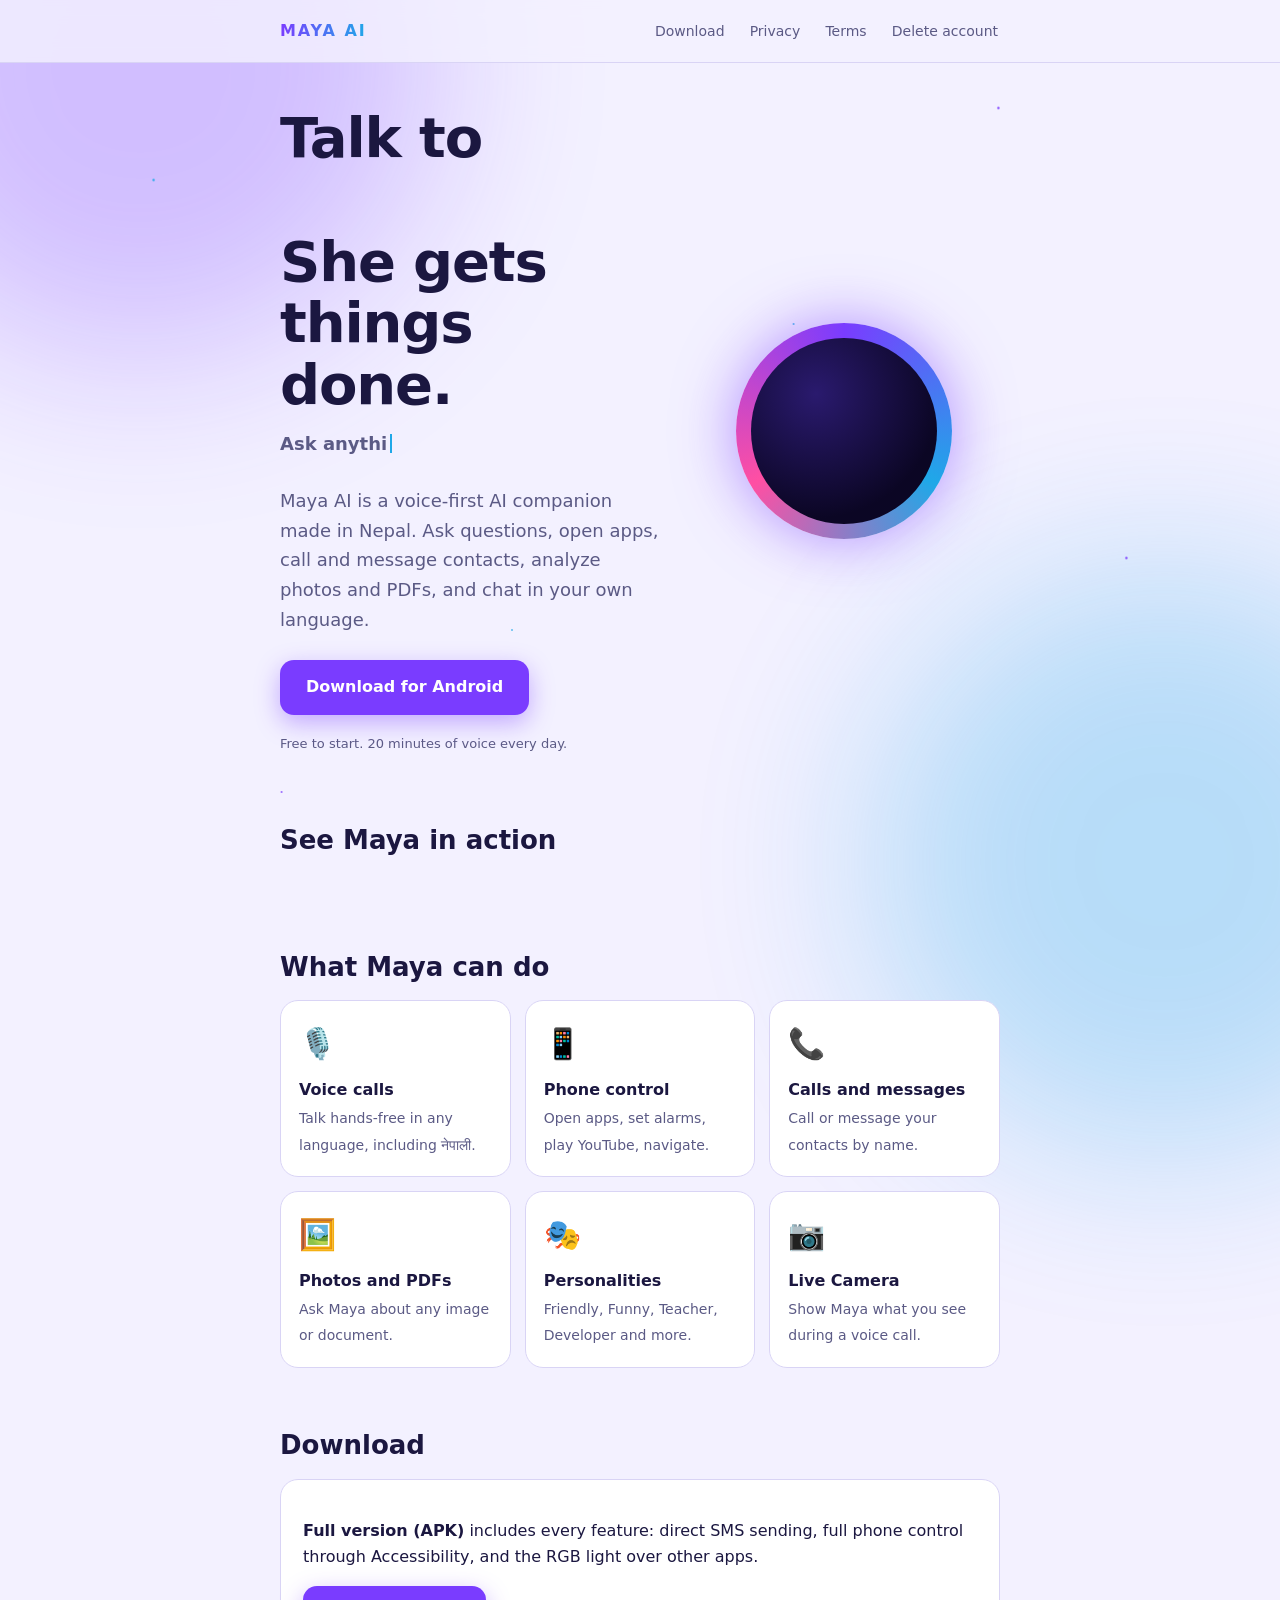
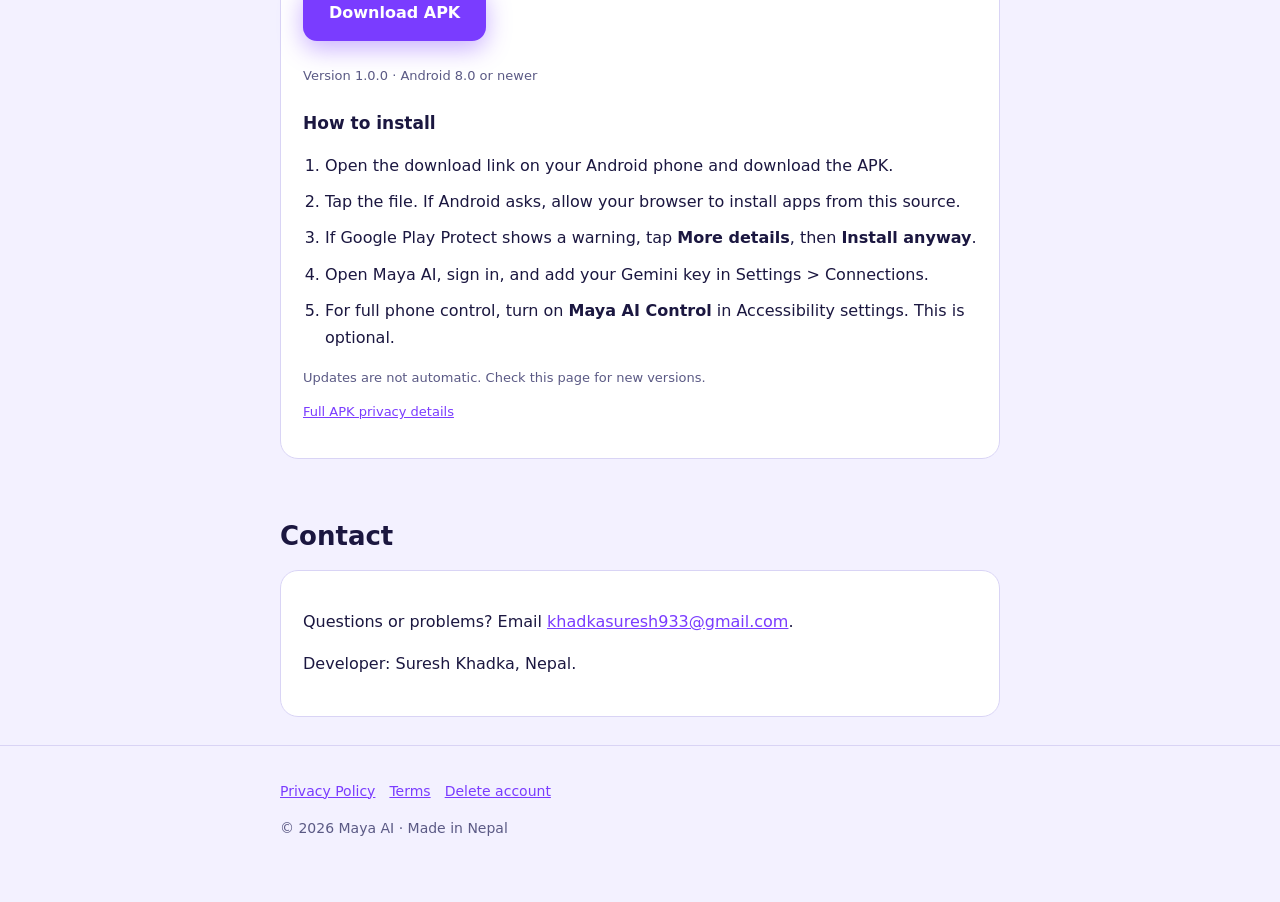
==== index.html @ 1fdfd34a "Update APK download link to GitHub Releases" ====
<!DOCTYPE html>
<html lang="en">
<head>
<meta charset="utf-8">
<meta name="viewport" content="width=device-width, initial-scale=1">
<title>Maya AI – Your AI assistant, made in Nepal</title>
<meta name="description" content="Maya AI is a voice-first AI companion. Talk or type, open apps, make calls, and get answers.">
<style>
:root{
  --bg:#f3f1ff; --card:#ffffff; --fg:#1b1740; --sub:#5b5a85; --accent:#7a3cff; --accent2:#1fa8e8; --line:#d9d4f5; --btnfg:#ffffff;
}
@media (prefers-color-scheme: dark){
  :root{ --bg:#0b0624; --card:#171046; --fg:#f2eeff; --sub:#b9b3e6; --accent:#9b6bff; --accent2:#3dbcff; --line:#33297a; }
}
*{box-sizing:border-box}
html{scroll-behavior:smooth}
body{margin:0;background:var(--bg);color:var(--fg);font:16px/1.65 "Segoe UI",system-ui,-apple-system,Roboto,"Noto Sans Devanagari",sans-serif}
a{color:var(--accent)}
.wrap{max-width:760px;margin:0 auto;padding:0 20px}
header.top{padding:18px 0;border-bottom:1px solid var(--line)}
header.top .wrap{display:flex;justify-content:space-between;align-items:center;flex-wrap:wrap;gap:10px}
.brand{font-weight:800;letter-spacing:.12em}
nav a{margin-left:16px;text-decoration:none;color:var(--sub);font-size:14px}
nav a:hover{color:var(--accent)}
.hero{padding:44px 0 36px;display:grid;grid-template-columns:1.1fr .9fr;gap:28px;align-items:center}
@media (max-width:700px){.hero{grid-template-columns:1fr;text-align:center}.hero p{margin-left:auto;margin-right:auto}.visual{order:-1}}
.visual{position:relative;width:min(300px,78vw);aspect-ratio:1;margin:0 auto}
.visual .ring{position:absolute;inset:0;border-radius:50%;border:2px solid var(--accent);opacity:0;animation:ring 3.6s ease-out infinite}
.visual .ring:nth-child(2){animation-delay:1.2s}
.visual .ring:nth-child(3){animation-delay:2.4s}
@keyframes ring{0%{transform:scale(.72);opacity:.55}100%{transform:scale(1.18);opacity:0}}
.orb{position:absolute;inset:14%;border-radius:50%;background:conic-gradient(from 0deg,#7a3cff,#1fa8e8,#ff4fa3,#7a3cff);animation:spin 9s linear infinite;box-shadow:0 0 60px rgba(122,60,255,.55)}
.orb::after{content:"";position:absolute;inset:7%;border-radius:50%;background:radial-gradient(circle at 35% 30%,#2a1a6e,#0b0624 70%)}
@keyframes spin{to{transform:rotate(360deg)}}
.visual img{position:absolute;inset:14%;width:72%;height:72%;object-fit:cover;border-radius:50%;border:3px solid var(--accent);animation:float 5s ease-in-out infinite;background:#0b0624}
@keyframes float{0%,100%{transform:translateY(0)}50%{transform:translateY(-8px)}}
.shots{display:flex;gap:14px;overflow-x:auto;padding:4px 2px 12px;scroll-snap-type:x mandatory}
.shots img{height:420px;width:auto;border-radius:20px;border:1px solid var(--line);scroll-snap-align:start;flex:none}
@media (prefers-reduced-motion: reduce){.visual .ring,.orb,.visual img{animation:none}.visual .ring{opacity:.25}}
.hero h1{font-size:clamp(34px,7vw,56px);line-height:1.1;margin:0 0 14px;letter-spacing:-.02em}
.hero p{font-size:18px;color:var(--sub);max-width:34em;margin:0 0 26px}
.btn{display:inline-block;padding:14px 26px;border-radius:14px;background:var(--accent);color:var(--btnfg);font-weight:700;text-decoration:none}
.btn:focus-visible,a:focus-visible{outline:3px solid var(--accent2);outline-offset:3px}
.note{font-size:13px;color:var(--sub);margin-top:10px}
section{padding:28px 0}
h2{font-size:26px;margin:0 0 12px}
h3{font-size:17px;margin:22px 0 6px}
.card{background:var(--card);border:1px solid var(--line);border-radius:18px;padding:22px}
ul{padding-left:20px;margin:6px 0}
li{margin:4px 0}
ol.steps{padding-left:22px}
ol.steps li{margin:10px 0}
.legal{display:none;padding-top:24px}
body[data-view="legal"] .home-only{display:none}
body[data-view="legal"] .legal.on{display:block;animation:pagein .5s ease both}
@keyframes pagein{from{opacity:0;transform:translateY(16px)}to{opacity:1;transform:none}}
header.top{position:sticky;top:0;z-index:20;background:color-mix(in srgb,var(--bg) 82%,transparent);-webkit-backdrop-filter:blur(10px);backdrop-filter:blur(10px)}
nav a{padding:6px 2px;border-bottom:2px solid transparent;transition:color .2s,border-color .2s}
nav a:hover{border-color:var(--accent)}
@media (max-width:520px){nav a{margin-left:10px;font-size:13px}}
.legal .card h3:first-child{margin-top:0}
.legal .card p,.legal .card li{max-width:62ch}
.linkrow a{margin-right:14px}
.back{display:inline-block;margin-bottom:14px;font-size:14px}
footer{padding:34px 0 48px;border-top:1px solid var(--line);color:var(--sub);font-size:14px}
footer a{margin-right:14px}
@media (prefers-reduced-motion: reduce){html{scroll-behavior:auto}}

/* ===== animations ===== */
.stars{position:fixed;inset:0;z-index:-1;pointer-events:none;background:
 radial-gradient(2px 2px at 12% 20%,var(--accent2),transparent),
 radial-gradient(2px 2px at 78% 12%,var(--accent),transparent),
 radial-gradient(1.5px 1.5px at 40% 70%,var(--accent2),transparent),
 radial-gradient(2px 2px at 88% 62%,var(--accent),transparent),
 radial-gradient(1.5px 1.5px at 22% 88%,var(--accent),transparent),
 radial-gradient(1.5px 1.5px at 62% 36%,var(--accent2),transparent);
 animation:twinkle 4s ease-in-out infinite alternate}
@keyframes twinkle{from{opacity:.25}to{opacity:.8}}
.glow{position:fixed;width:46vmax;height:46vmax;border-radius:50%;z-index:-2;pointer-events:none;filter:blur(90px);opacity:.28;background:var(--accent);top:-18vmax;left:-12vmax;animation:drift 16s ease-in-out infinite alternate}
.glow.b{background:var(--accent2);top:auto;left:auto;bottom:-20vmax;right:-14vmax;animation-duration:20s}
@keyframes drift{to{transform:translate(8vmax,6vmax) scale(1.15)}}
.brand{background:linear-gradient(90deg,var(--accent),var(--accent2),var(--accent));background-size:200% auto;-webkit-background-clip:text;background-clip:text;color:transparent;animation:shine 4s linear infinite}
@keyframes shine{to{background-position:200% center}}
.w{display:inline-block;opacity:0;transform:translateY(.6em) rotate(3deg);animation:wordin .7s cubic-bezier(.2,.8,.2,1) forwards;animation-delay:calc(var(--i)*.12s + .15s)}
@keyframes wordin{to{opacity:1;transform:none}}
.grad{background:linear-gradient(90deg,#7a3cff,#1fa8e8,#ff4fa3,#7a3cff);background-size:250% auto;-webkit-background-clip:text;background-clip:text;color:transparent;animation:shine 5s linear infinite}
.typed{min-height:1.7em;font-weight:600;color:var(--accent2);margin:0 0 14px}
.typed::after{content:"";display:inline-block;width:2px;height:1.1em;background:var(--accent2);margin-left:3px;vertical-align:-3px;animation:blink 1s steps(1) infinite}
@keyframes blink{50%{opacity:0}}
.btn{position:relative;overflow:hidden;transition:transform .2s,box-shadow .2s;box-shadow:0 8px 24px rgba(122,60,255,.4)}
.btn:hover{transform:translateY(-3px) scale(1.03);box-shadow:0 14px 34px rgba(122,60,255,.55)}
.btn::after{content:"";position:absolute;top:0;left:-60%;width:40%;height:100%;background:linear-gradient(100deg,transparent,rgba(255,255,255,.55),transparent);transform:skewX(-20deg);animation:sweep 3.2s ease-in-out infinite}
@keyframes sweep{0%,60%{left:-60%}100%{left:130%}}
.js .reveal{opacity:0;transform:translateY(28px);transition:opacity .7s ease,transform .7s cubic-bezier(.2,.8,.2,1);transition-delay:var(--d,0s)}
.js .reveal.in{opacity:1;transform:none}
.feats{display:grid;grid-template-columns:repeat(auto-fit,minmax(210px,1fr));gap:14px}
.feat{background:var(--card);border:1px solid var(--line);border-radius:18px;padding:18px;transition:transform .25s,border-color .25s,box-shadow .25s}
.feat:hover{transform:translateY(-6px);border-color:var(--accent);box-shadow:0 14px 30px rgba(122,60,255,.25)}
.feat .ic{font-size:30px;display:inline-block;animation:bob 3s ease-in-out infinite}
.feat:nth-child(2n) .ic{animation-delay:.5s}.feat:nth-child(3n) .ic{animation-delay:1s}
@keyframes bob{50%{transform:translateY(-6px) rotate(-6deg)}}
.feat b{display:block;margin:8px 0 2px}
.feat span{color:var(--sub);font-size:14px}
.shots img{transition:transform .3s}
.shots img:hover{transform:translateY(-6px) scale(1.02)}
@media (prefers-reduced-motion: reduce){
 body[data-view="legal"] .legal.on{animation:none}
 .stars,.glow,.brand,.grad,.btn::after,.feat .ic,.typed::after{animation:none}
 .w{animation:none;opacity:1;transform:none}
 .js .reveal{opacity:1;transform:none;transition:none}
}
</style>
</head>
<body>
<div class="stars"></div><div class="glow"></div><div class="glow b"></div>

<header class="top" id="top">
  <div class="wrap">
    <span class="brand">MAYA AI</span>
    <nav>
      <a href="#download">Download</a>
      <a href="#privacy">Privacy</a>
      <a href="#terms">Terms</a>
      <a href="#delete">Delete account</a>
    </nav>
  </div>
</header>

<main class="wrap">

<!-- ================= HOME ================= -->
<div class="home-only">
  <div class="hero">
    <div>
      <h1><span class="w" style="--i:0">Talk</span> <span class="w" style="--i:1">to</span> <span class="w grad" style="--i:2">Maya.</span><br><span class="w" style="--i:3">She</span> <span class="w" style="--i:4">gets</span> <span class="w" style="--i:5">things</span> <span class="w" style="--i:6">done.</span></h1>
      <p class="typed" id="typed" aria-live="polite"></p>
      <p>Maya AI is a voice-first AI companion made in Nepal. Ask questions, open apps, call and message contacts, analyze photos and PDFs, and chat in your own language.</p>
      <a class="btn" href="#download">Download for Android</a>
      <div class="note">Free to start. 20 minutes of voice every day.</div>
    </div>
    <div class="visual" aria-hidden="true">
      <span class="ring"></span><span class="ring"></span><span class="ring"></span>
      <div class="orb"></div>
      <!-- Put your Maya photo (maya_hero) next to index.html and name it maya.jpg -->
      <img src="maya.jpg" alt="Maya AI" onerror="this.remove()">
    </div>
  </div>

  <section class="reveal">
    <h2>See Maya in action</h2>
    <!-- Add phone screenshots next to index.html as shot1.png, shot2.png, shot3.png, shot4.png -->
    <div class="shots">
      <img src="shot1.png" alt="Maya AI home screen" onerror="this.remove()">
      <img src="shot2.png" alt="Maya AI voice call" onerror="this.remove()">
      <img src="shot3.png" alt="Maya AI chat" onerror="this.remove()">
      <img src="shot4.png" alt="Maya AI personalities" onerror="this.remove()">
    </div>
  </section>

  <section class="reveal">
    <h2>What Maya can do</h2>
    <div class="feats">
      <div class="feat reveal" style="--d:.0s"><span class="ic">🎙️</span><b>Voice calls</b><span>Talk hands-free in any language, including नेपाली.</span></div>
      <div class="feat reveal" style="--d:.08s"><span class="ic">📱</span><b>Phone control</b><span>Open apps, set alarms, play YouTube, navigate.</span></div>
      <div class="feat reveal" style="--d:.16s"><span class="ic">📞</span><b>Calls and messages</b><span>Call or message your contacts by name.</span></div>
      <div class="feat reveal" style="--d:.24s"><span class="ic">🖼️</span><b>Photos and PDFs</b><span>Ask Maya about any image or document.</span></div>
      <div class="feat reveal" style="--d:.32s"><span class="ic">🎭</span><b>Personalities</b><span>Friendly, Funny, Teacher, Developer and more.</span></div>
      <div class="feat reveal" style="--d:.40s"><span class="ic">📷</span><b>Live Camera</b><span>Show Maya what you see during a voice call.</span></div>
    </div>
  </section>

  <section id="download" class="reveal">
    <h2>Download</h2>
    <div class="card">
      <p><strong>Full version (APK)</strong> includes every feature: direct SMS sending, full phone control through Accessibility, and the RGB light over other apps.</p>
      <!-- TODO: replace with your real GitHub Releases link -->
      <p><a class="btn" href="https://github.com/khadkasuresh933-alt/mayaai/blob/main/base.apk">Download APK</a></p>
      <p class="note">Version 1.0.0 · Android 8.0 or newer</p>

      <h3>How to install</h3>
      <ol class="steps">
        <li>Open the download link on your Android phone and download the APK.</li>
        <li>Tap the file. If Android asks, allow your browser to install apps from this source.</li>
        <li>If Google Play Protect shows a warning, tap <strong>More details</strong>, then <strong>Install anyway</strong>.</li>
        <li>Open Maya AI, sign in, and add your Gemini key in Settings &gt; Connections.</li>
        <li>For full phone control, turn on <strong>Maya AI Control</strong> in Accessibility settings. This is optional.</li>
      </ol>
      <p class="note">Updates are not automatic. Check this page for new versions.</p>
      <p class="note linkrow"><a href="#privacy-apk">Full APK privacy details</a></p>
    </div>
  </section>

  <section class="reveal">
    <h2>Contact</h2>
    <div class="card">
      <p>Questions or problems? Email <a href="mailto:khadkasuresh933@gmail.com">khadkasuresh933@gmail.com</a>.</p>
      <p>Developer: Suresh Khadka, Nepal.</p>
    </div>
  </section>
</div>

<!-- ================= PRIVACY (Play version) ================= -->
<section class="legal" id="privacy">
  <a class="back" href="#top">Back to home</a>
  <h2>Maya AI Privacy Policy</h2>
  <div class="card">
    <p>Effective date: November 21, 2026</p>

    <h3>Information we collect</h3>
    <ul>
      <li>Name and email address, when you sign in</li>
      <li>Chat messages and voice conversations</li>
      <li>Memory notes you choose to save</li>
      <li>Profile photo, stored only on your phone</li>
      <li>Images and PDF files you choose to upload</li>
      <li>Contacts, used only to find a person by name when you ask to call or message. They are not stored or sent to our servers.</li>
      <li>Screen and camera images, only while you turn on Screen Share or Live Camera</li>
      <li>Pro subscription status</li>
      <li>Device information needed for the app to work</li>
    </ul>

    <h3>How we use your information</h3>
    <ul>
      <li>To provide AI chat and voice replies</li>
      <li>To save chat history on your device</li>
      <li>To enable voice, camera, image, PDF and phone-control features</li>
      <li>To improve app performance and security</li>
    </ul>

    <h3>Permissions</h3>
    <p>Internet, Microphone, Camera, Contacts, Phone and Notifications. Each is used only for the feature it belongs to.</p>

    <h3>Third-party services</h3>
    <ul>
      <li>Firebase (sign-in, Pro status, and our chat server)</li>
      <li>Google Gemini, Groq and OpenAI (to generate AI replies)</li>
    </ul>
    <p>Messages, images, PDFs and voice you send for a reply are processed by these services under their own privacy policies.</p>

    <h3>Data security</h3>
    <p>We use reasonable security measures. No internet service can guarantee 100% security.</p>

    <h3>Delete your account</h3>
    <p>Use <em>Delete my account</em> inside the app, or see <a href="#delete">how to request deletion</a>. Data is deleted within 30 days.</p>

    <h3>Children's privacy</h3>
    <p>Maya AI is not intended for children under 13.</p>

    <h3>Changes to this policy</h3>
    <p>We may update this policy. The latest version is always on this page.</p>

    <h3>Contact us</h3>
    <p>Email: <a href="mailto:khadkasuresh933@gmail.com">khadkasuresh933@gmail.com</a></p>
  </div>
</section>

<!-- ================= PRIVACY (APK extras) ================= -->
<section class="legal" id="privacy-apk">
  <a class="back" href="#top">Back to home</a>
  <h2>Additional privacy details: Full APK</h2>
  <div class="card">
    <p>The Full APK includes everything in the <a href="#privacy">main privacy policy</a>, plus these optional features:</p>
    <ul>
      <li><strong>SMS:</strong> sends a message directly when you ask Maya to. Message content is not stored by us.</li>
      <li><strong>Display over other apps:</strong> shows the RGB light and keeps the screen awake during a call.</li>
      <li><strong>Accessibility:</strong> used only if you turn on "Maya AI Control". It lets Maya click, scroll and type when you ask. Screen content is not stored.</li>
      <li><strong>Payments:</strong> eSewa, Khalti and other providers handle payment. Card and bank details are never saved in the app.</li>
    </ul>
  </div>
</section>

<!-- ================= TERMS ================= -->
<section class="legal" id="terms">
  <a class="back" href="#top">Back to home</a>
  <h2>Maya AI Terms of Service</h2>
  <div class="card">
    <p>Effective date: November 21, 2026</p>
    <h3>1. Use of the app</h3>
    <p>Maya AI is an AI assistant. You must be at least 13 years old to use it.</p>
    <h3>2. AI responses</h3>
    <p>Answers are generated by AI and may be wrong. Do not rely on them for medical, legal or financial decisions.</p>
    <h3>3. Your responsibility</h3>
    <p>Do not use Maya AI for illegal, harmful, abusive or deceptive purposes. You are responsible for any API keys you add.</p>
    <h3>4. Phone control</h3>
    <p>Phone actions such as calls and opening apps run only when you ask for them.</p>
    <h3>5. Pro subscription</h3>
    <p>Pro features, price and billing are shown before purchase.</p>
    <h3>6. Account</h3>
    <p>You can delete your account at any time. See <a href="#delete">Delete account</a>.</p>
    <h3>7. Limitation</h3>
    <p>The app is provided "as is", without warranty. We are not liable for losses from using it.</p>
    <h3>8. Changes</h3>
    <p>We may update these terms. Continuing to use the app means you accept them.</p>
    <h3>Contact</h3>
    <p><a href="mailto:khadkasuresh933@gmail.com">khadkasuresh933@gmail.com</a></p>
  </div>
</section>

<!-- ================= DELETE ACCOUNT ================= -->
<section class="legal" id="delete">
  <a class="back" href="#top">Back to home</a>
  <h2>Delete your Maya AI account</h2>
  <div class="card">
    <h3>In the app</h3>
    <ol class="steps">
      <li>Sign out, then sign in again (Android requires a recent sign-in to delete).</li>
      <li>Open Settings &gt; Privacy &amp; about &gt; Privacy &amp; data.</li>
      <li>Tap <strong>Delete my account</strong> and confirm.</li>
    </ol>
    <h3>By email</h3>
    <p>Send an email from the address you signed up with to <a href="mailto:khadkasuresh933@gmail.com?subject=Delete%20my%20Maya%20AI%20account">khadkasuresh933@gmail.com</a> with the subject "Delete my Maya AI account".</p>
    <h3>What is deleted</h3>
    <p>Your sign-in account and Pro status are deleted within 30 days. Chats, memory and your profile photo are stored only on your phone and are removed when you clear app data or uninstall the app.</p>
  </div>
</section>

</main>

<footer>
  <div class="wrap">
    <a href="#privacy">Privacy Policy</a><a href="#terms">Terms</a><a href="#delete">Delete account</a>
    <p>© 2026 Maya AI · Made in Nepal</p>
  </div>
</footer>

<script>
document.documentElement.classList.add("js");
(function(){
  var els=document.querySelectorAll(".reveal");
  if(!("IntersectionObserver" in window)){els.forEach(function(e){e.classList.add("in")});}
  else{
    var io=new IntersectionObserver(function(es){es.forEach(function(e){if(e.isIntersecting){e.target.classList.add("in");io.unobserve(e.target)}})},{threshold:.12});
    els.forEach(function(e){io.observe(e)});
  }
  var el=document.getElementById("typed");
  var lines=["Ask anything, out loud.","Open apps with your voice.","Call mom without touching your phone.","Chat in your own language.","Show her a photo, she will explain it."];
  var reduce=window.matchMedia("(prefers-reduced-motion: reduce)").matches;
  if(reduce){el.textContent=lines[0];return;}
  var li=0,ci=0,del=false;
  function tick(){
    var t=lines[li];
    el.textContent=t.slice(0,ci);
    if(!del&&ci<t.length){ci++;setTimeout(tick,55);}
    else if(!del){del=true;setTimeout(tick,1500);}
    else if(ci>0){ci--;setTimeout(tick,28);}
    else{del=false;li=(li+1)%lines.length;setTimeout(tick,300);}
  }
  setTimeout(tick,900);
})();
</script>
<script>
(function(){
  var legal=["privacy","privacy-apk","terms","delete"];
  function route(){
    var id=decodeURIComponent(location.hash.slice(1));
    document.querySelectorAll(".legal").forEach(function(e){e.classList.remove("on")});
    if(legal.indexOf(id)>-1){
      document.body.setAttribute("data-view","legal");
      document.getElementById(id).classList.add("on");
      document.title=document.querySelector("#"+id+" h2").textContent+" – Maya AI";
      window.scrollTo(0,0);
    }else{
      document.body.setAttribute("data-view","home");
      document.title="Maya AI – Your AI assistant, made in Nepal";
      var t=id&&document.getElementById(id);
      if(t){setTimeout(function(){t.scrollIntoView({behavior:"smooth",block:"start"})},40);}
      else if(!id){window.scrollTo(0,0);}
    }
  }
  window.addEventListener("hashchange",route);
  route();
})();
</script>
</body>
</html>
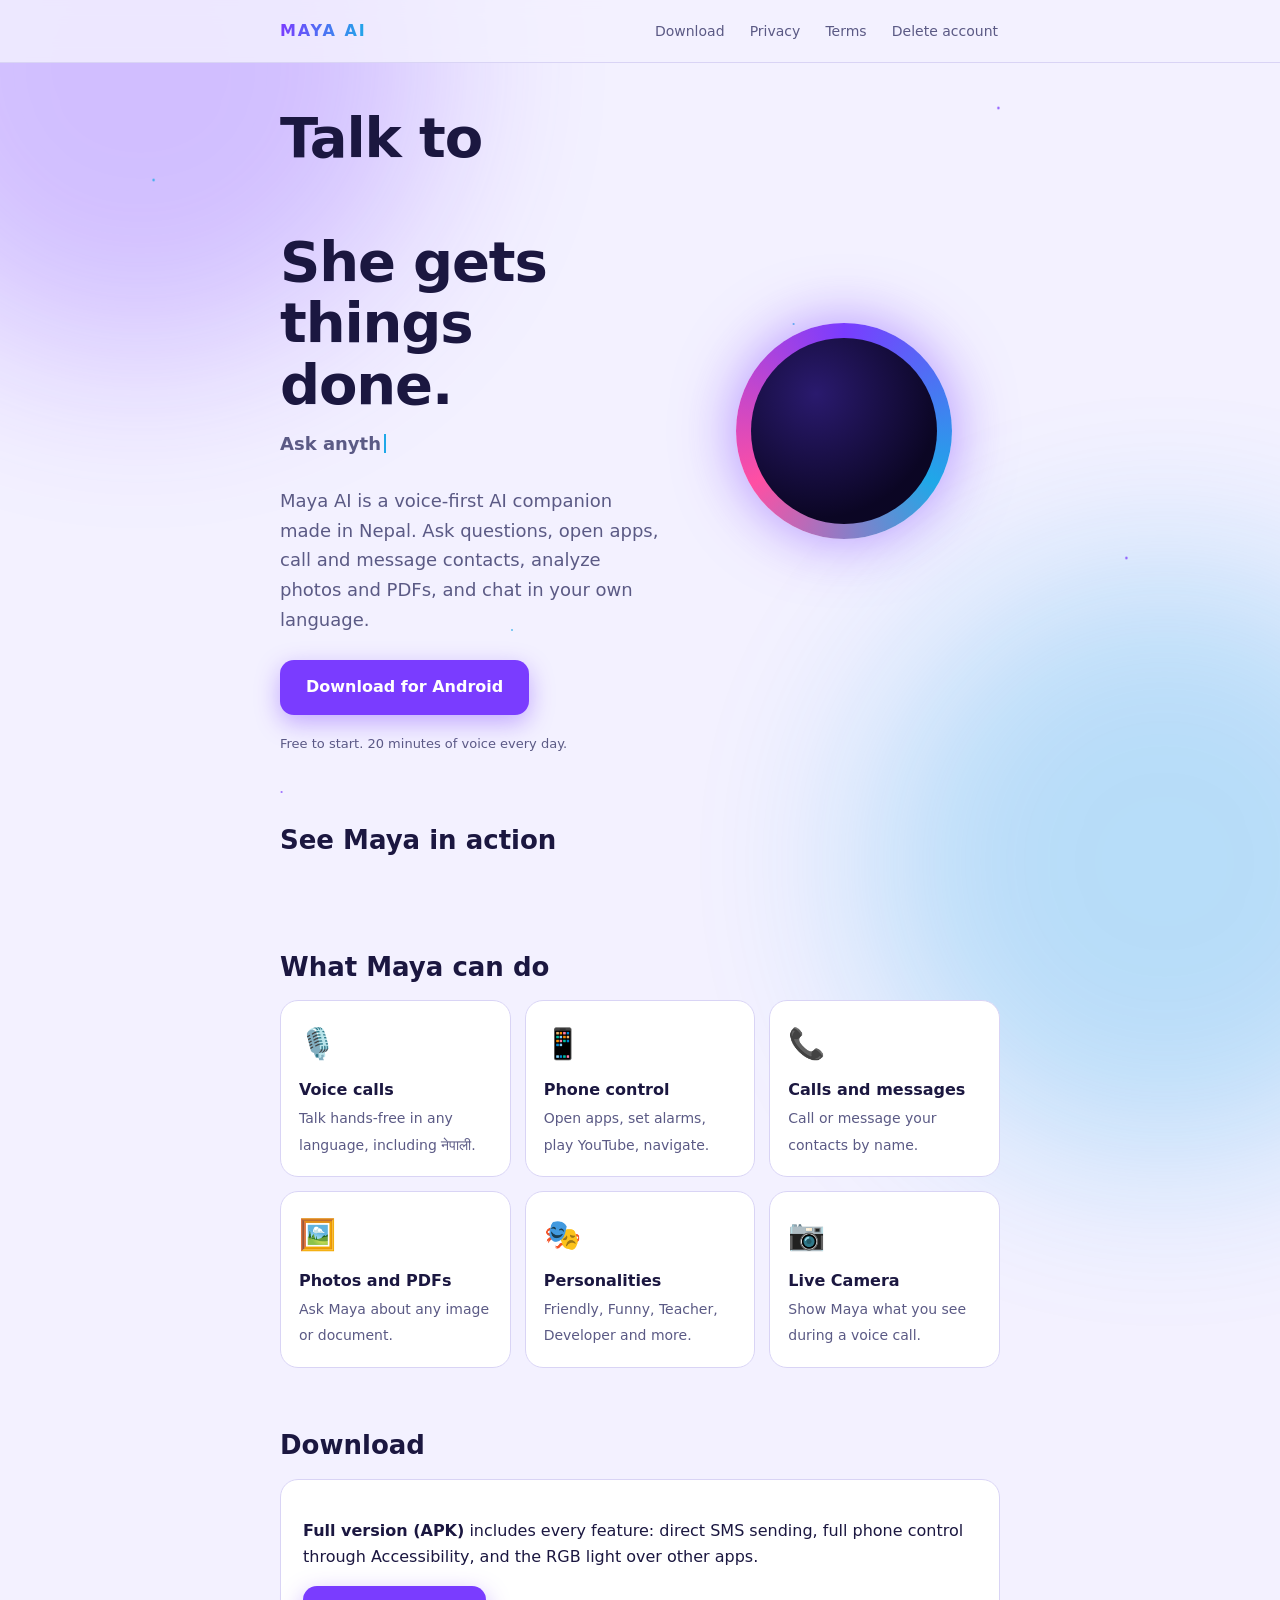
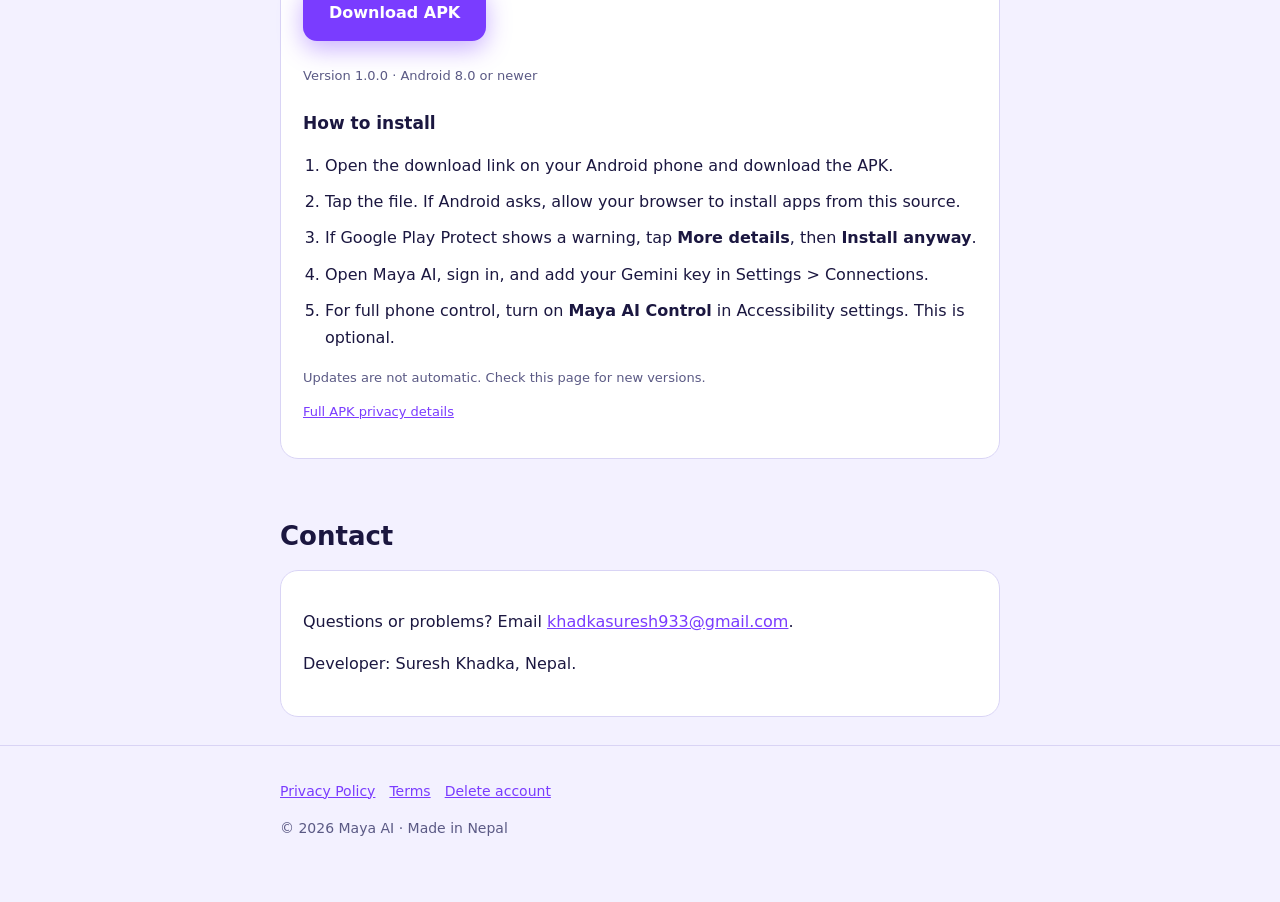
==== commit ba9d342c: "Update index.html" ====
--- a/index.html
+++ b/index.html
@@ -174,7 +174,7 @@
     <div class="card">
       <p><strong>Full version (APK)</strong> includes every feature: direct SMS sending, full phone control through Accessibility, and the RGB light over other apps.</p>
       <!-- TODO: replace with your real GitHub Releases link -->
-      <p><a class="btn" href="https://github.com/khadkasuresh933-alt/mayaai/blob/main/base.apk">Download APK</a></p>
+      <p><a class="btn" href="https://github.com/khadkasuresh933-alt/mayaai/raw/main/base.apk">Download APK</a></p>
       <p class="note">Version 1.0.0 · Android 8.0 or newer</p>
 
       <h3>How to install</h3>
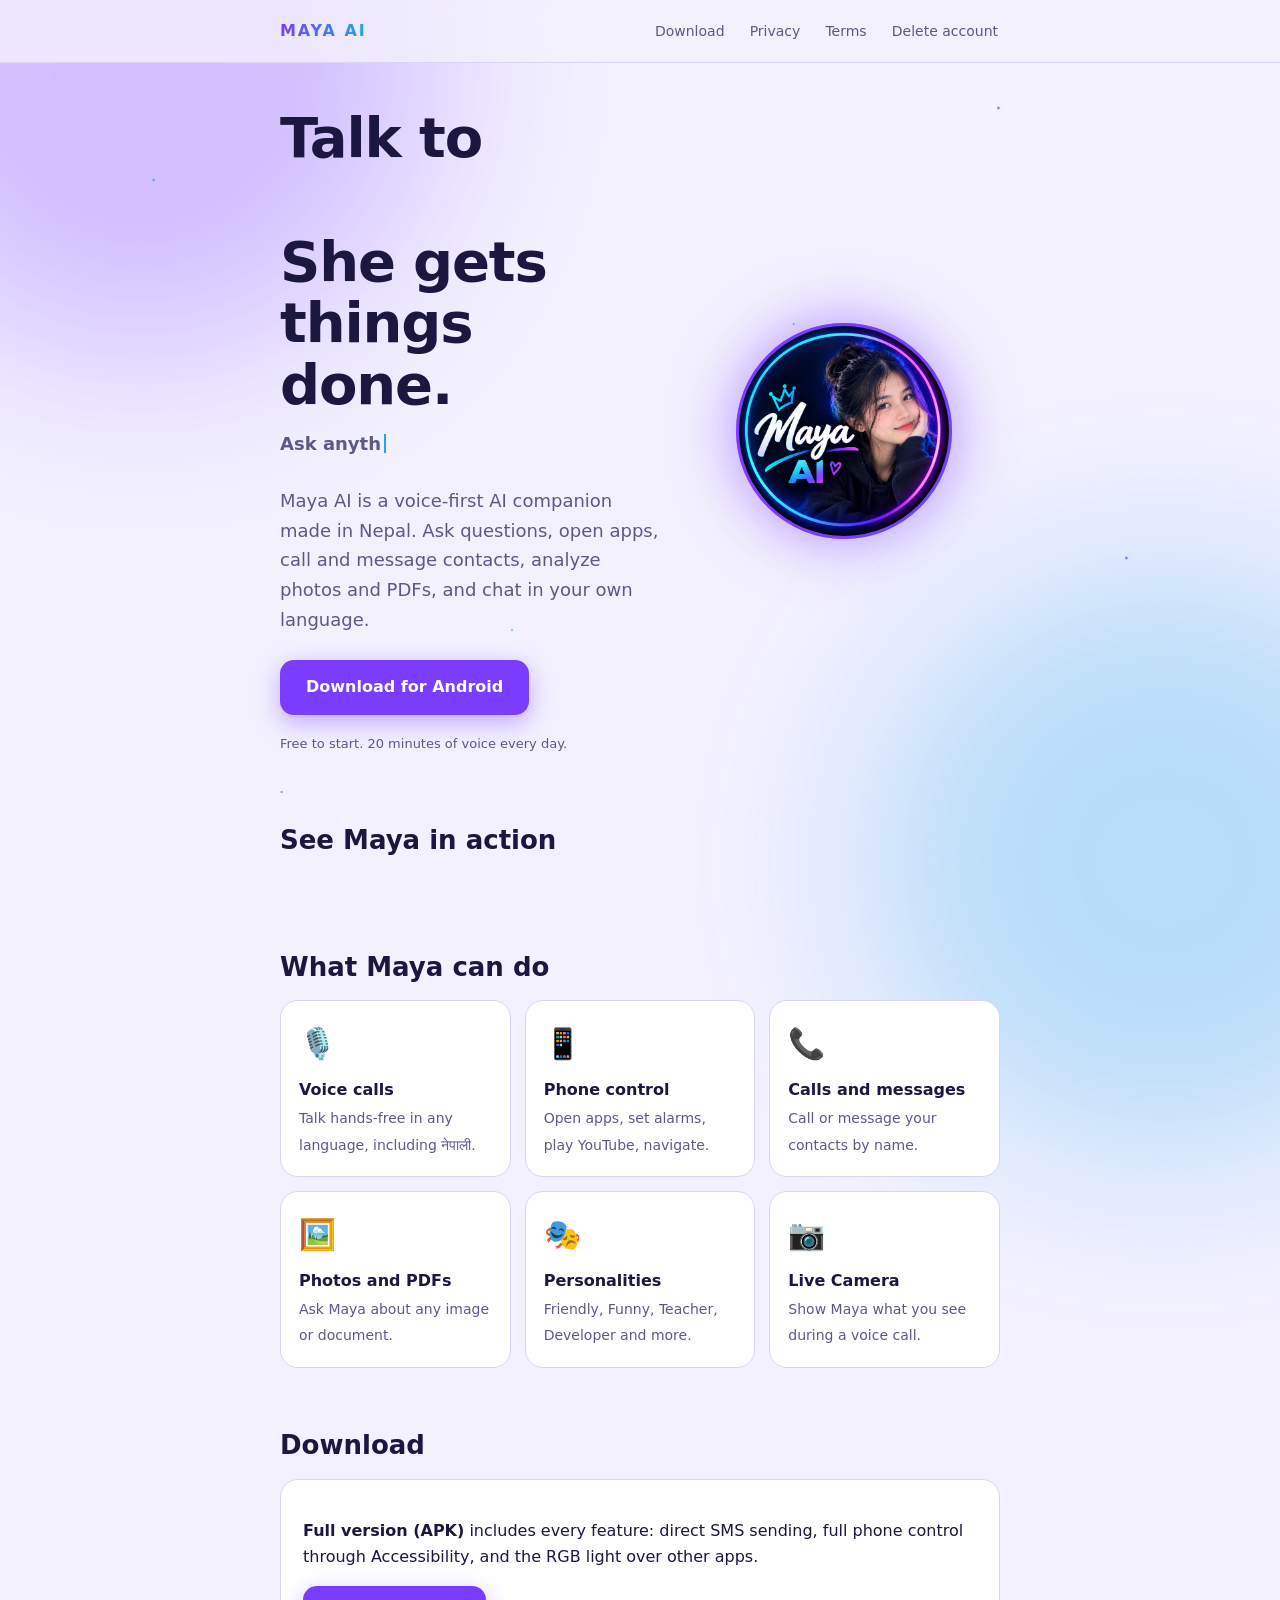
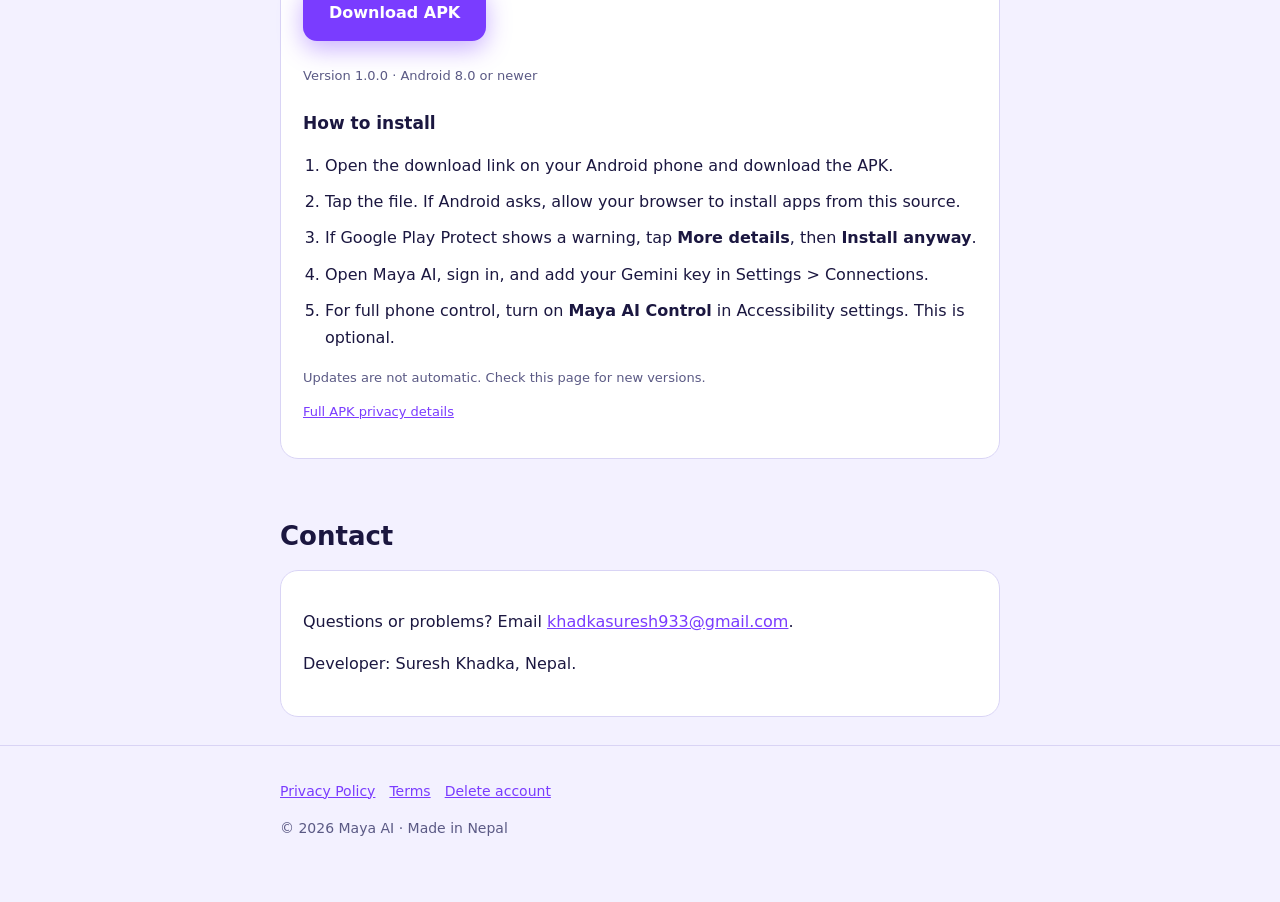
==== commit a4665982: "Update APK download link in index.html" ====
--- a/index.html
+++ b/index.html
@@ -174,7 +174,7 @@
     <div class="card">
       <p><strong>Full version (APK)</strong> includes every feature: direct SMS sending, full phone control through Accessibility, and the RGB light over other apps.</p>
       <!-- TODO: replace with your real GitHub Releases link -->
-      <p><a class="btn" href="https://github.com/khadkasuresh933-alt/mayaai/raw/main/base.apk">Download APK</a></p>
+      <p><a class="btn" href="https://github.com/khadkasuresh933-alt/mayaai/raw/main/app-debug.apk">Download APK</a></p>
       <p class="note">Version 1.0.0 · Android 8.0 or newer</p>
 
       <h3>How to install</h3>
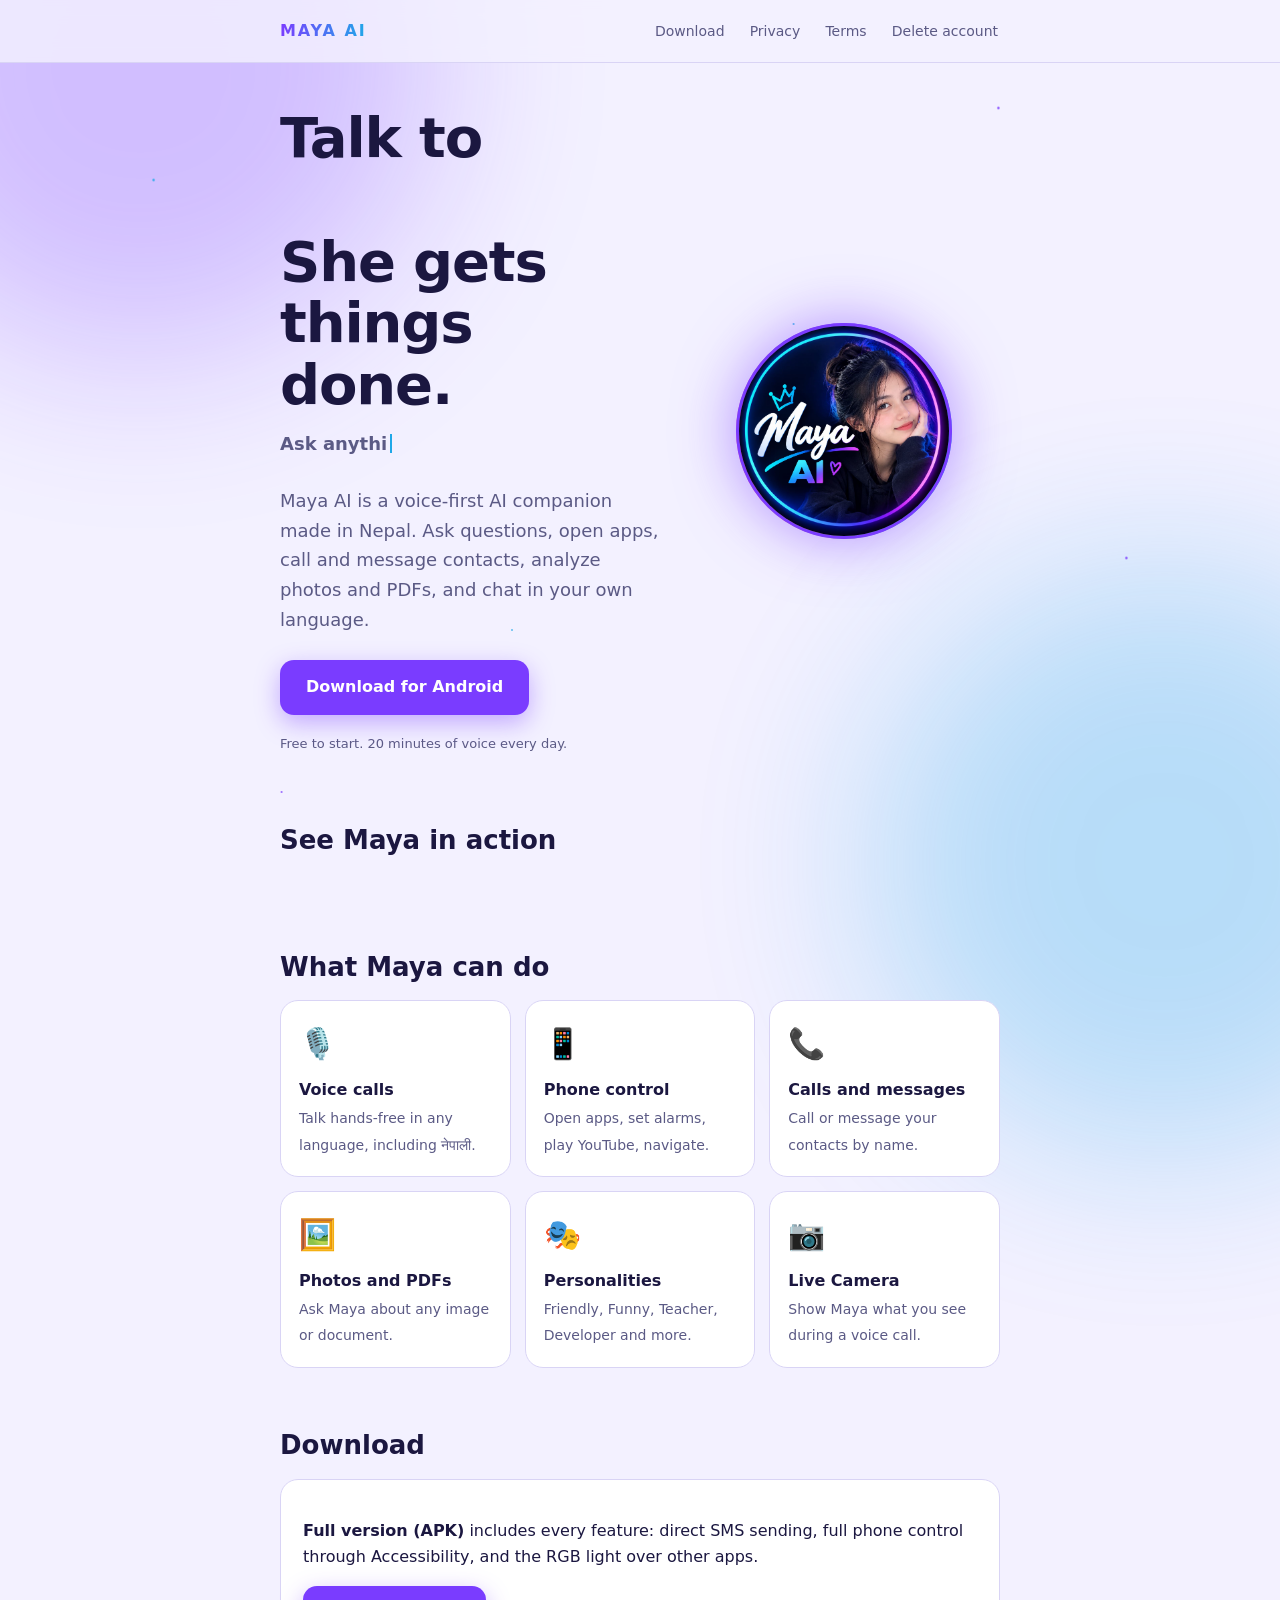
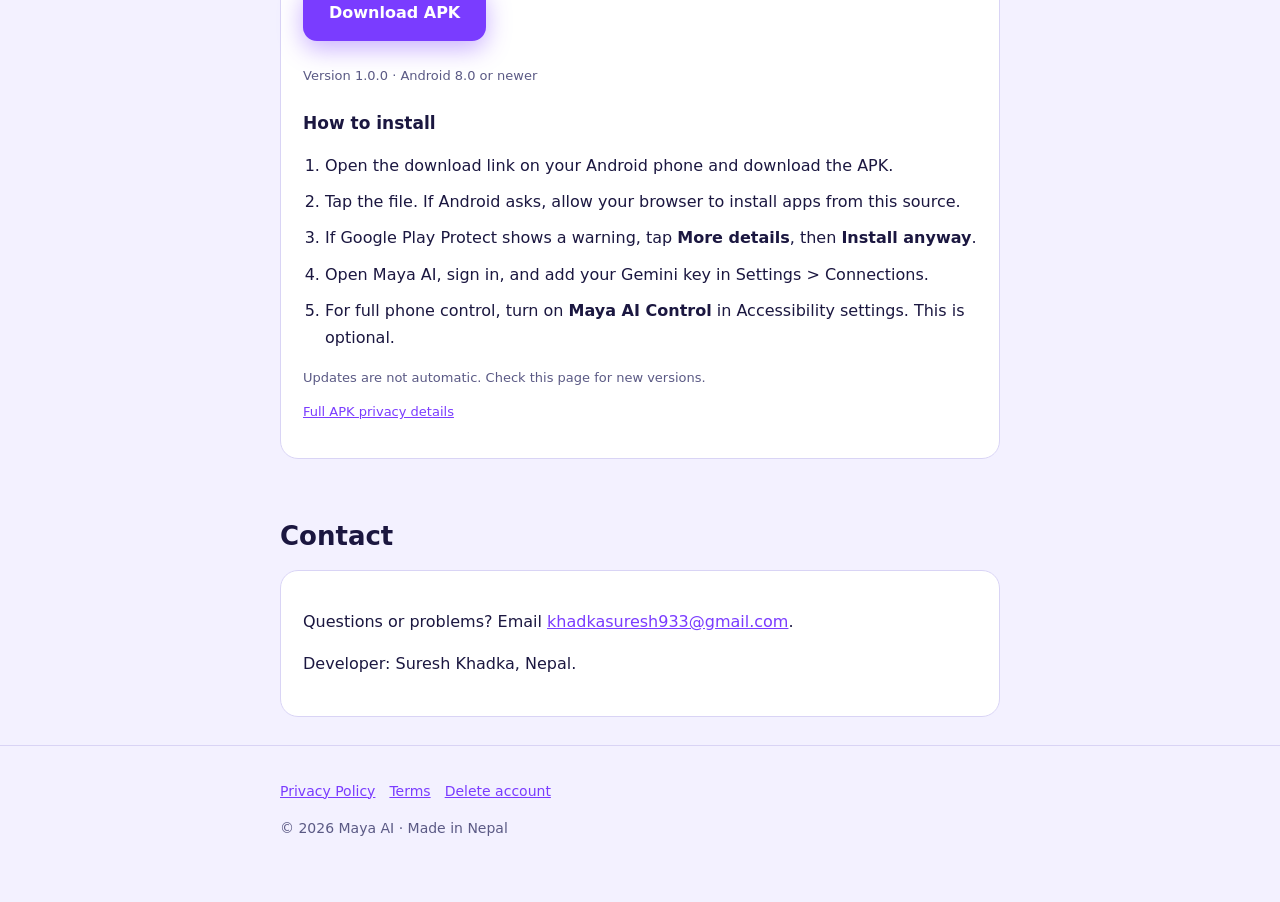
==== commit cdcc45b5: "Update APK download link to raw GitHub URL" ====
--- a/index.html
+++ b/index.html
@@ -174,7 +174,7 @@
     <div class="card">
       <p><strong>Full version (APK)</strong> includes every feature: direct SMS sending, full phone control through Accessibility, and the RGB light over other apps.</p>
       <!-- TODO: replace with your real GitHub Releases link -->
-      <p><a class="btn" href="https://github.com/khadkasuresh933-alt/mayaai/raw/main/app-debug.apk">Download APK</a></p>
+      <p><a class="btn" href="https://raw.github.com/khadkasuresh933-alt/mayaai/raw/main/app-debug.apk">Download APK</a></p>
       <p class="note">Version 1.0.0 · Android 8.0 or newer</p>
 
       <h3>How to install</h3>
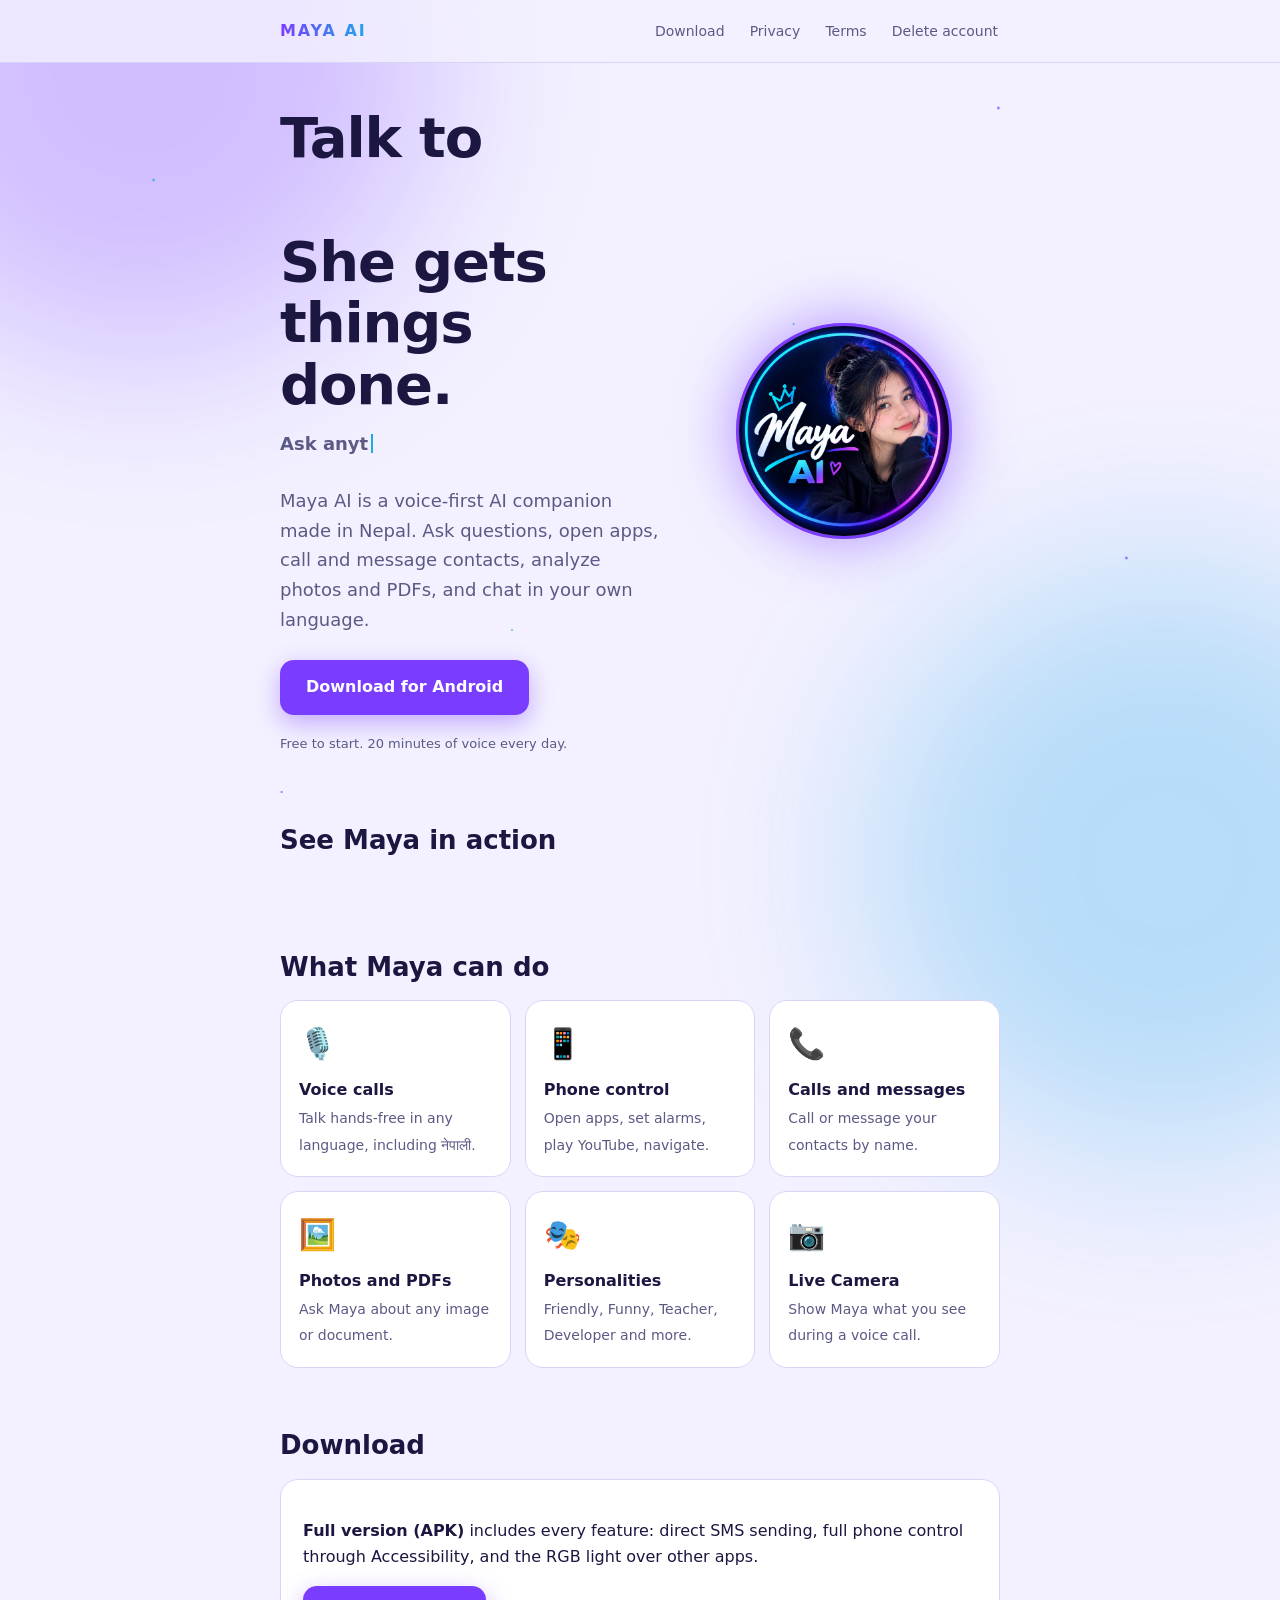
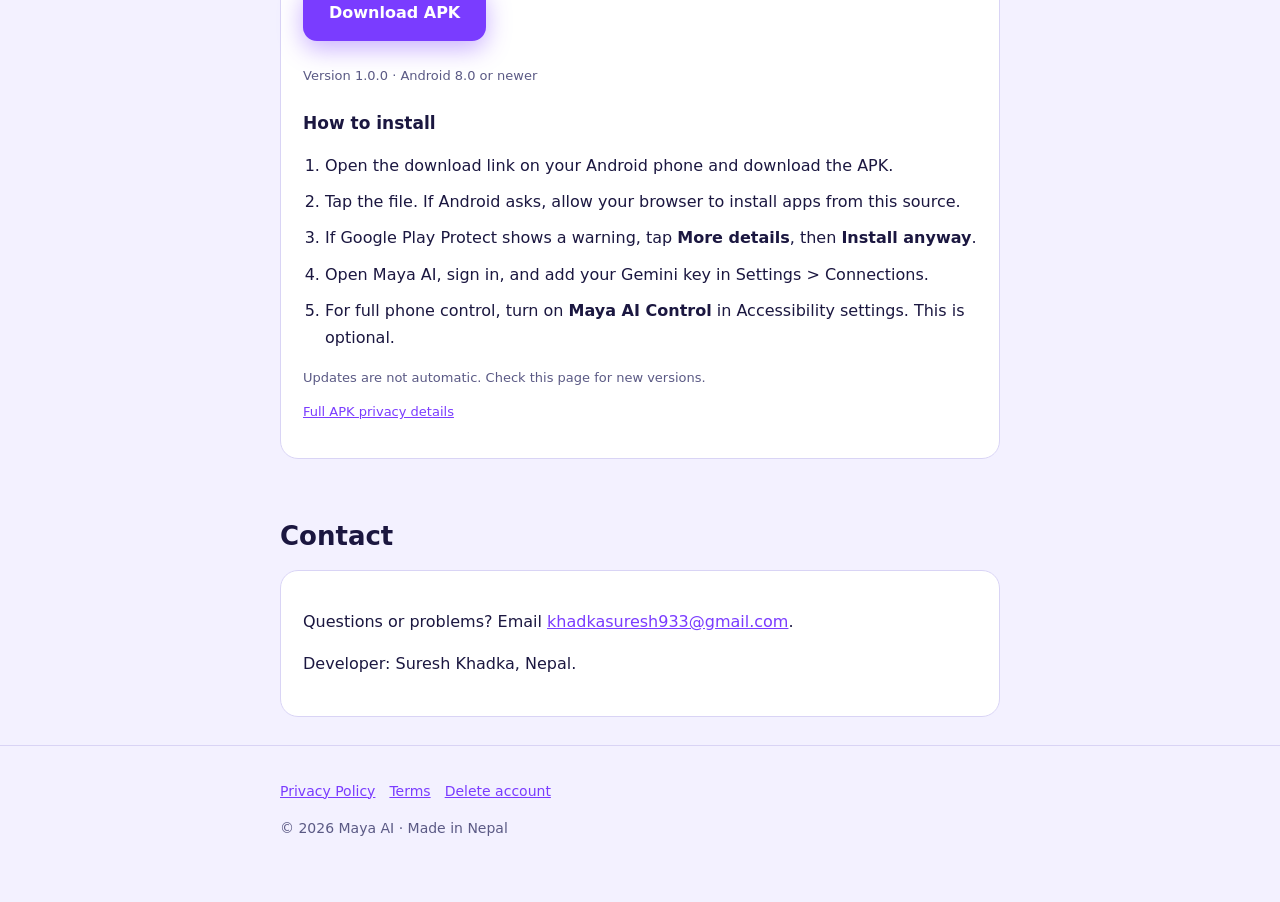
==== commit 2d707978: "Update APK download link to raw GitHub URL" ====
--- a/index.html
+++ b/index.html
@@ -174,7 +174,7 @@
     <div class="card">
       <p><strong>Full version (APK)</strong> includes every feature: direct SMS sending, full phone control through Accessibility, and the RGB light over other apps.</p>
       <!-- TODO: replace with your real GitHub Releases link -->
-      <p><a class="btn" href="https://raw.github.com/khadkasuresh933-alt/mayaai/raw/main/app-debug.apk">Download APK</a></p>
+      <p><a class="btn" href="https://github.com/khadkasuresh933-alt/mayaai/raw/main/app-debug.apk">Download APK</a></p>
       <p class="note">Version 1.0.0 · Android 8.0 or newer</p>
 
       <h3>How to install</h3>
